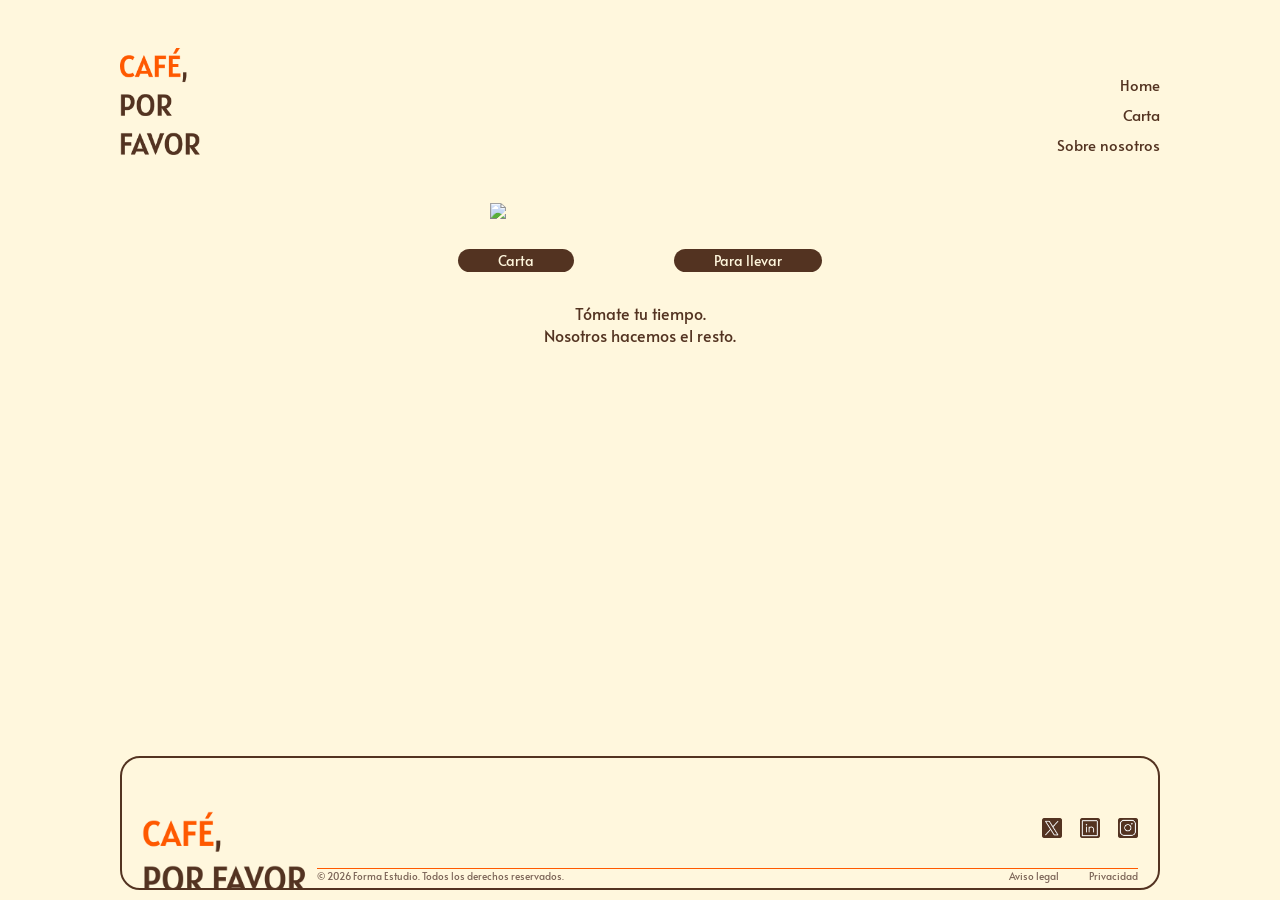
==== index.html @ 22f3c31b "first commit" ====
<!DOCTYPE html>
<html lang="es">
<head>
    <meta charset="UTF-8">
    <meta name="viewport" content="width=device-width, initial-scale=1.0">
    <title>CAFÉ, POR FAVOR</title>
    <link rel="stylesheet" href="css/index.css">

</head>
<body>
    <header class="header">
        <div class="header_block block">
            <img class="logo" src="media_home/CAFÉ, POR FAVOR.png">
            <nav class="header_nav">
                <ul class="header_nav">
                        <li><a class="link_menu" href="index.html">Home</a></li>
                        <li><a class="link_menu" href="carta/carta.html">Carta</a></li>
                        <li><a class="link_menu" href="historia/historia.html">Sobre nosotros</a></li>
                </ul>
            </nav>
        </div>
    </header>
    <!--SECTIONS-->
    <main>
        <section class="home">
            <div class="home_block block">
                <div class="home_contents">
                    <img class="home_img" src="media_home/Ilustración03.png" >
                    <div class="btn">
                        <a class="home_btn" href="carta/carta.html"> Carta</a>
                        <a class="home_btn" href="#">Para llevar</a>
                    </div>
                    <p class="home_text">Tómate tu tiempo. <br> Nosotros hacemos el resto.</p>
                </div>
            </div>
        </section>
    </main>
    <footer class="footer">
  <div class="footer_block block">
    <div class="footer_borde">
      <img class="img_footer" src="media_home/footer.png" alt="Café, por favor">

      <div class="footer_r">
        <ul class="footer_icons">
          <li><a class="icon" href="#"><img src="media_home/Icon-1.png" alt="Instagram"></a></li>
          <li><a class="icon" href="#"><img src="media_home/Icon-2.png" alt="X"></a></li>
          <li><a class="icon" href="#"><img src="media_home/Icon.png" alt="LinkedIn"></a></li>
        </ul>

        <div class="footer_final">
          <div class="footer_legal">
            <span class="footer_text_small">© 2026 Forma Estudio. Todos los derechos reservados.</span>
            <ul class="footer_links">
              <li><a href="#">Aviso legal</a></li>
              <li><a href="#">Privacidad</a></li>
            </ul>
          </div>
        </div>
      </div>
    </div>
  </div>
</footer>
</body>
</html>
---- css/index.css ----
@import url('https://fonts.googleapis.com/css2?family=Alata&family=Hurricane&display=swap');

:root {
    /** Colores **/
    --color-naranja: #FF5900;
    --color-bg: #FFF7DD;
    --color-marron: #533321; 
    --color-text: #FFF7DD;

    /** Space **/
    --space-xxs: 8px;
    --space-xs: 16px;
    --space-md: 24px;
    --space-lg: 32px;
    --space-xl: 48px;
    --space-xxl: 70px;
    --space-xxxl: 90px;
}


* {
    padding: 0;
    margin: 0;
    box-sizing: border-box;
}

img {
    max-width: 100%;
    width: 100%;
}

h1, h2, h3, h4, h5, h6, p {
    font-family: 'Alata', sans-serif;
} 
a{
    text-decoration: none;
    color: inherit;
}

.block {
    max-width: 1040px;
    margin: 0 auto;
}

ul{
    list-style: none;
    font-family: 'Alata', sans-serif;
    color: var(--color-marron);
    font-size: 12px;

}



body {
    min-height: 100vh;
    min-height: 100dvh;          /* altura real en móvil, descontando la barra de Safari */
    display: flex;
    flex-direction: column;
    background-color: var(--color-bg);
}

main {
    flex: 1;
}

/*===================HEADER=================================*/

  
.header{
    padding: var(--space-xl);
    background-color: var(--color-bg);
    

    
}
.header_block{
    display: flex;
    justify-content: space-between;
    
}
.logo{
    max-width: 80px;

}
.header_nav{
    display: flex;
    flex-direction: column;
    gap: 9px;
    justify-content: end;
    text-align: end;
    font-size: 15px;
}

.link_menu{
    &:hover{
    color: var(--color-naranja);
    }

}

/*===================Home=================================*/

.home{
    padding: var(--space-xxl);
    background-color: var(--color-bg);
    
}
.home_block{
    display: flex;
    justify-content: center;
   
    
}
.home_contents{
    display: flex;
    flex-direction: column;
    justify-content: space-between;
    align-items: center;
    margin-top: -70px;
    gap: 30px;
}
.home_img{
    max-width: 450px;
    width: 300px;
}
.btn{
    display: flex;
    gap: 100px;

}

.home_btn{
    display: flex;
    gap: 100px;
    font-family: 'Alata', sans-serif;
    font-size: 14px;
    border-radius: 70px;
    background-color: var(--color-marron);
    color: var(--color-text);
    padding: 2px 40px;
   
}
.home_text {
    color: var(--color-marron);
    text-align: center;
}

/*===================FOOTER=================================*/


.footer_borde{
    display: flex;
    align-items: flex-end;            
    justify-content: space-between;
    gap: 40px;
    padding: 50px 20px 0 20px;
    border: solid 2px var(--color-marron);
    border-radius: 20px;
    margin-bottom: 10px;
}

.img_footer{
    max-width: 500px;
    flex-shrink: 0;                 
}

.footer_r{
    flex: 1;
    display: flex;
    flex-direction: column;
    align-items: flex-end;           
    gap: 30px;
}

.footer_icons{
    display: flex;
    gap: 18px;
    list-style: none;
    margin: 0;
    padding: 0;
}

.icon{
    display: block;
    width: 20px;
}
.icon img{
    width: 100%;
    display: block;
}

.footer_final{
    width: 180%;
}

.footer_legal{
    display: flex;
    justify-content: space-between;
    align-items: center;
    border-top: solid 1px var(--color-naranja);
    margin-bottom: 5px;
    
}

.footer_text_small{
    font-family: 'Alata', sans-serif;
    font-size: 10px;
    color: #7b6457;
}

.icons{
    display: flex;
    gap: 40px;
    font-size: 10px;
    margin: 0 0 10px 0;
    padding: 0;
    list-style: none;
    color: #7b6457;
}

.footer_links{
    display: flex;
    gap: 30px;
    font-family: 'Alata', sans-serif;
    font-size: 10px;
    color: #7b6457;
}

/* ==========================================
   RESPONSIVE - TABLETS
========================================== */

@media screen and (min-width: 481px) and (max-width: 1024px) {

    /* HEADER */

    .header {
        padding: var(--space-lg);
    }

    .logo {
        max-width: 70px;
    }


    /* HOME */

    .home {
        padding: 40px 30px;
    }

    .home_contents {
        margin-top: 0;
        gap: var(--space-md);
    }

    .home_img {
        width: min(55%, 300px);
    }

    .btn,
    .home_btn {
        gap: 40px;
    }


    /* FOOTER */

    .footer_borde {
        gap: var(--space-md);
        padding: var(--space-xl) var(--space-xs) 0;
    }

    .img_footer {
        max-width: 280px;
    }

    .footer_final {
        width: 100%;
    }
}


/* ==========================================
   RESPONSIVE - MÓVILES
========================================== */

@media screen and (max-width: 480px) {

    /* HEADER */

    .header {
        padding: 20px 15px;
    }

    .logo {
        max-width: 55px;
    }

    .header_nav {
        font-size: 14px;
        gap: 6px;
    }


    /* HOME */

    .home {
        padding: 35px 20px;
    }

    .home_contents {
        margin-top: 0;
        gap: 20px;
    }

    .home_img {
        width: min(80%, 260px);
    }

    .btn,
    .home_btn {
        flex-wrap: wrap;
        justify-content: center;
        gap: var(--space-xs);
    }

    .home_btn {
        width: 100%;
        font-size: 13px;
        padding: 8px 24px;
    }


    /* FOOTER */

    .footer_borde {
        flex-direction: column;
        align-items: center;
        gap: 20px;
        padding: 30px 15px 0;
        text-align: center;
    }

    .img_footer {
        max-width: 180px;
    }

    .footer_r {
        width: 100%;
        align-items: center;
        gap: 20px;
    }

    .footer_icons {
        justify-content: center;
    }

    .footer_final {
        width: 100%;
    }

    .footer_legal {
        flex-direction: column;
        gap: var(--space-xxs);
        padding-top: var(--space-xxs);
        text-align: center;
    }

    .icons,
    .footer_links {
        flex-wrap: wrap;
        justify-content: center;
        gap: var(--space-xs);
    }

    .footer_text_small,
    .icons,
    .footer_links,
    ul {
        font-size: 12px;
    }
}
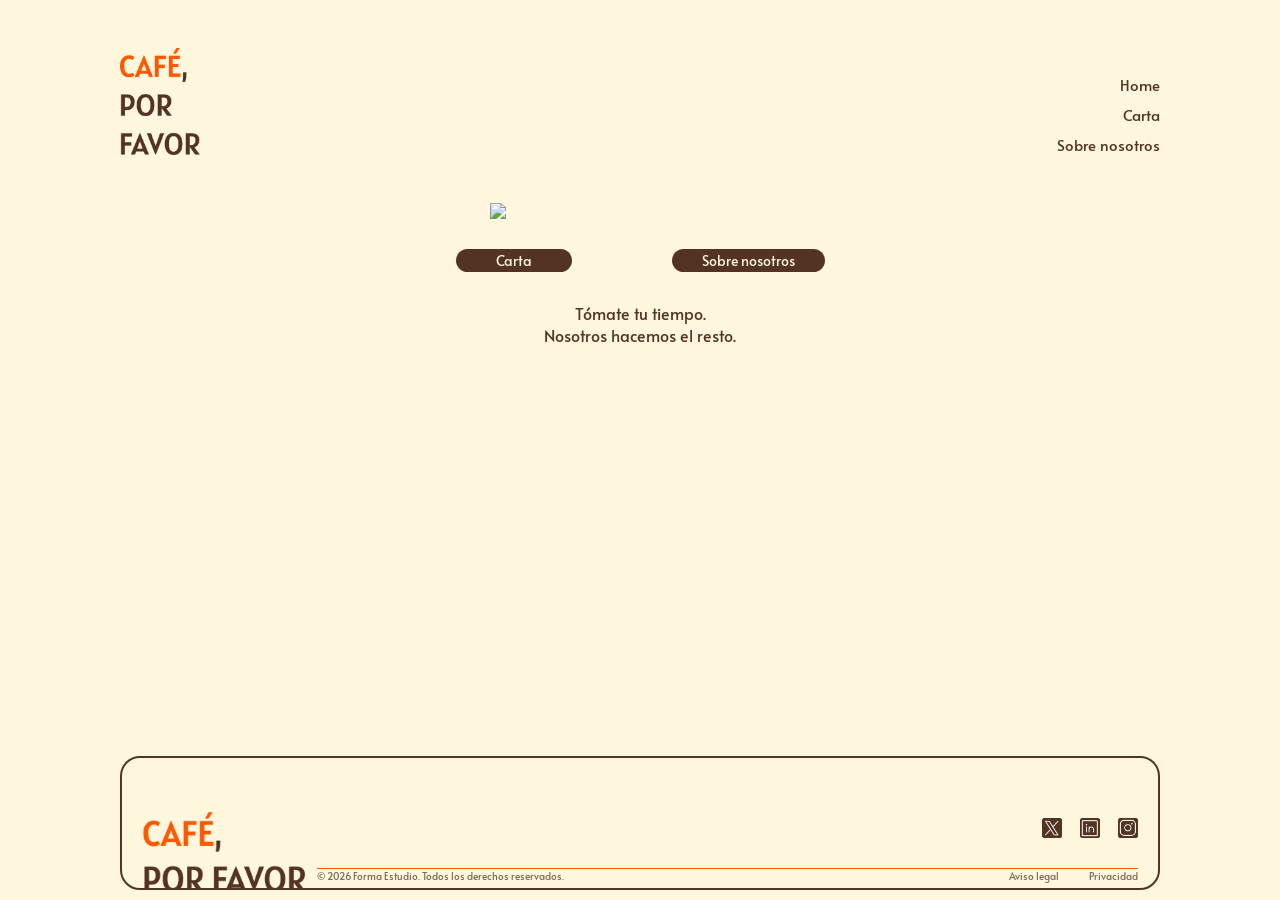
==== commit fd1a4047: "version05" ====
--- a/index.html
+++ b/index.html
@@ -27,8 +27,8 @@
                 <div class="home_contents">
                     <img class="home_img" src="media_home/Ilustración03.png" >
                     <div class="btn">
-                        <a class="home_btn" href="carta/carta.html"> Carta</a>
-                        <a class="home_btn" href="#">Para llevar</a>
+                        <a class="home_btn1" href="carta/carta.html"> Carta</a>
+                        <a class="home_btn2" href="historia/historia.html">Sobre nosotros</a>
                     </div>
                     <p class="home_text">Tómate tu tiempo. <br> Nosotros hacemos el resto.</p>
                 </div>
--- a/css/index.css
+++ b/css/index.css
@@ -130,7 +130,7 @@
 
 }
 
-.home_btn{
+.home_btn1{
     display: flex;
     gap: 100px;
     font-family: 'Alata', sans-serif;
@@ -139,6 +139,26 @@
     background-color: var(--color-marron);
     color: var(--color-text);
     padding: 2px 40px;
+
+    &:hover{
+        background-color: #FF5900;
+    }
+   
+}
+
+.home_btn2{
+    display: flex;
+    gap: 100px;
+    font-family: 'Alata', sans-serif;
+    font-size: 14px;
+    border-radius: 70px;
+    background-color: var(--color-marron);
+    color: var(--color-text);
+    padding: 2px 30px;
+
+    &:hover{
+        background-color: #FF5900;
+    }
    
 }
 .home_text {
@@ -225,6 +245,11 @@
     font-family: 'Alata', sans-serif;
     font-size: 10px;
     color: #7b6457;
+
+      &:hover{
+    color: var(--color-naranja);
+    }
+
 }
 
 /* ==========================================
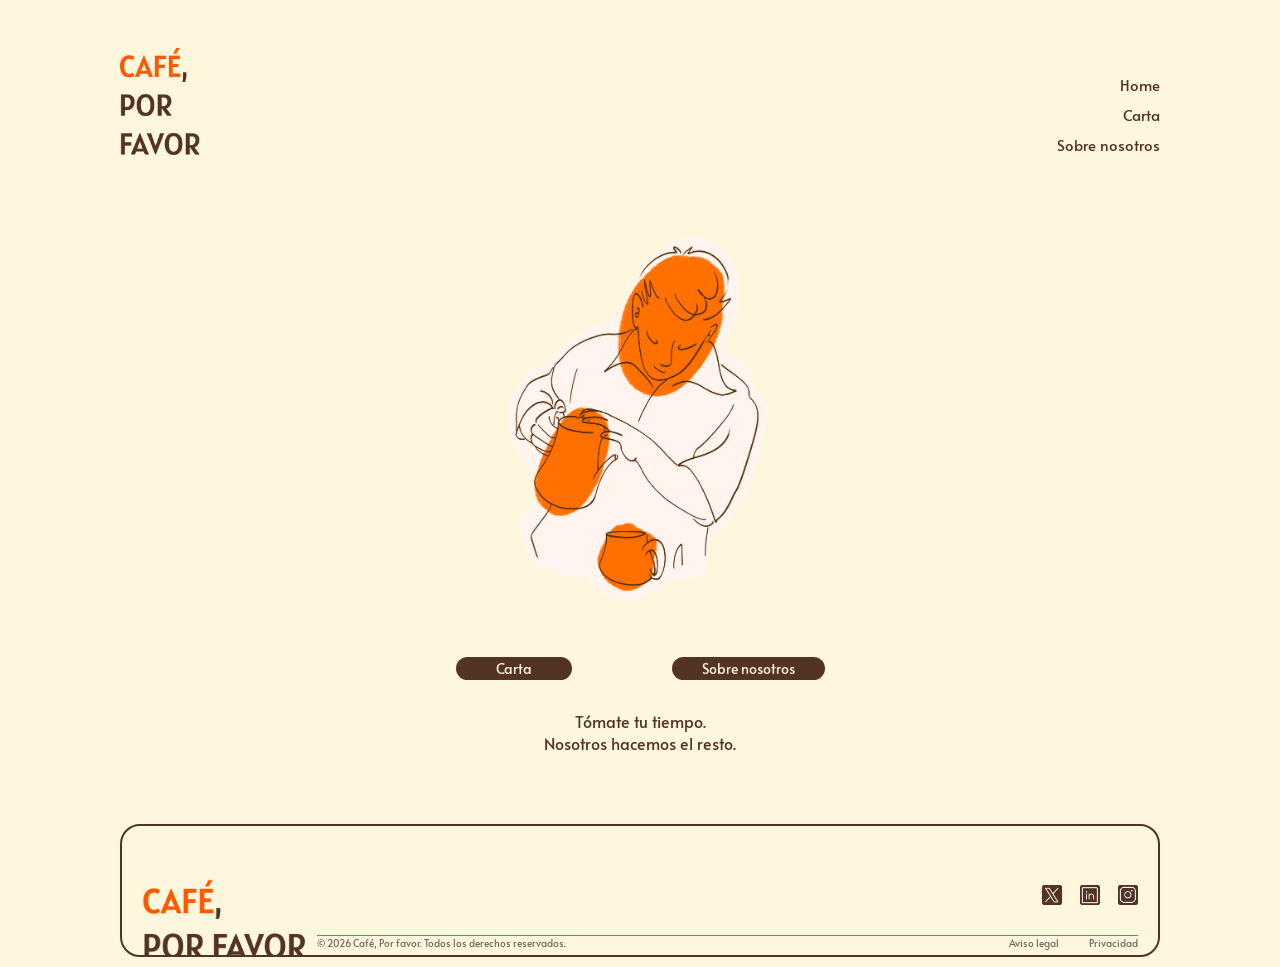
==== commit 2a9a0df8: "version07" ====
--- a/index.html
+++ b/index.html
@@ -10,7 +10,7 @@
 <body>
     <header class="header">
         <div class="header_block block">
-            <img class="logo" src="media_home/CAFÉ, POR FAVOR.png">
+            <img class="logo" src="media_home/logo.png">
             <nav class="header_nav">
                 <ul class="header_nav">
                         <li><a class="link_menu" href="index.html">Home</a></li>
@@ -25,7 +25,7 @@
         <section class="home">
             <div class="home_block block">
                 <div class="home_contents">
-                    <img class="home_img" src="media_home/Ilustración03.png" >
+                    <img class="home_img" src="media_home/03.png" >
                     <div class="btn">
                         <a class="home_btn1" href="carta/carta.html"> Carta</a>
                         <a class="home_btn2" href="historia/historia.html">Sobre nosotros</a>
@@ -49,7 +49,7 @@
 
         <div class="footer_final">
           <div class="footer_legal">
-            <span class="footer_text_small">© 2026 Forma Estudio. Todos los derechos reservados.</span>
+            <span class="footer_text_small">© 2026 Café, Por favor. Todos los derechos reservados.</span>
             <ul class="footer_links">
               <li><a href="#">Aviso legal</a></li>
               <li><a href="#">Privacidad</a></li>
